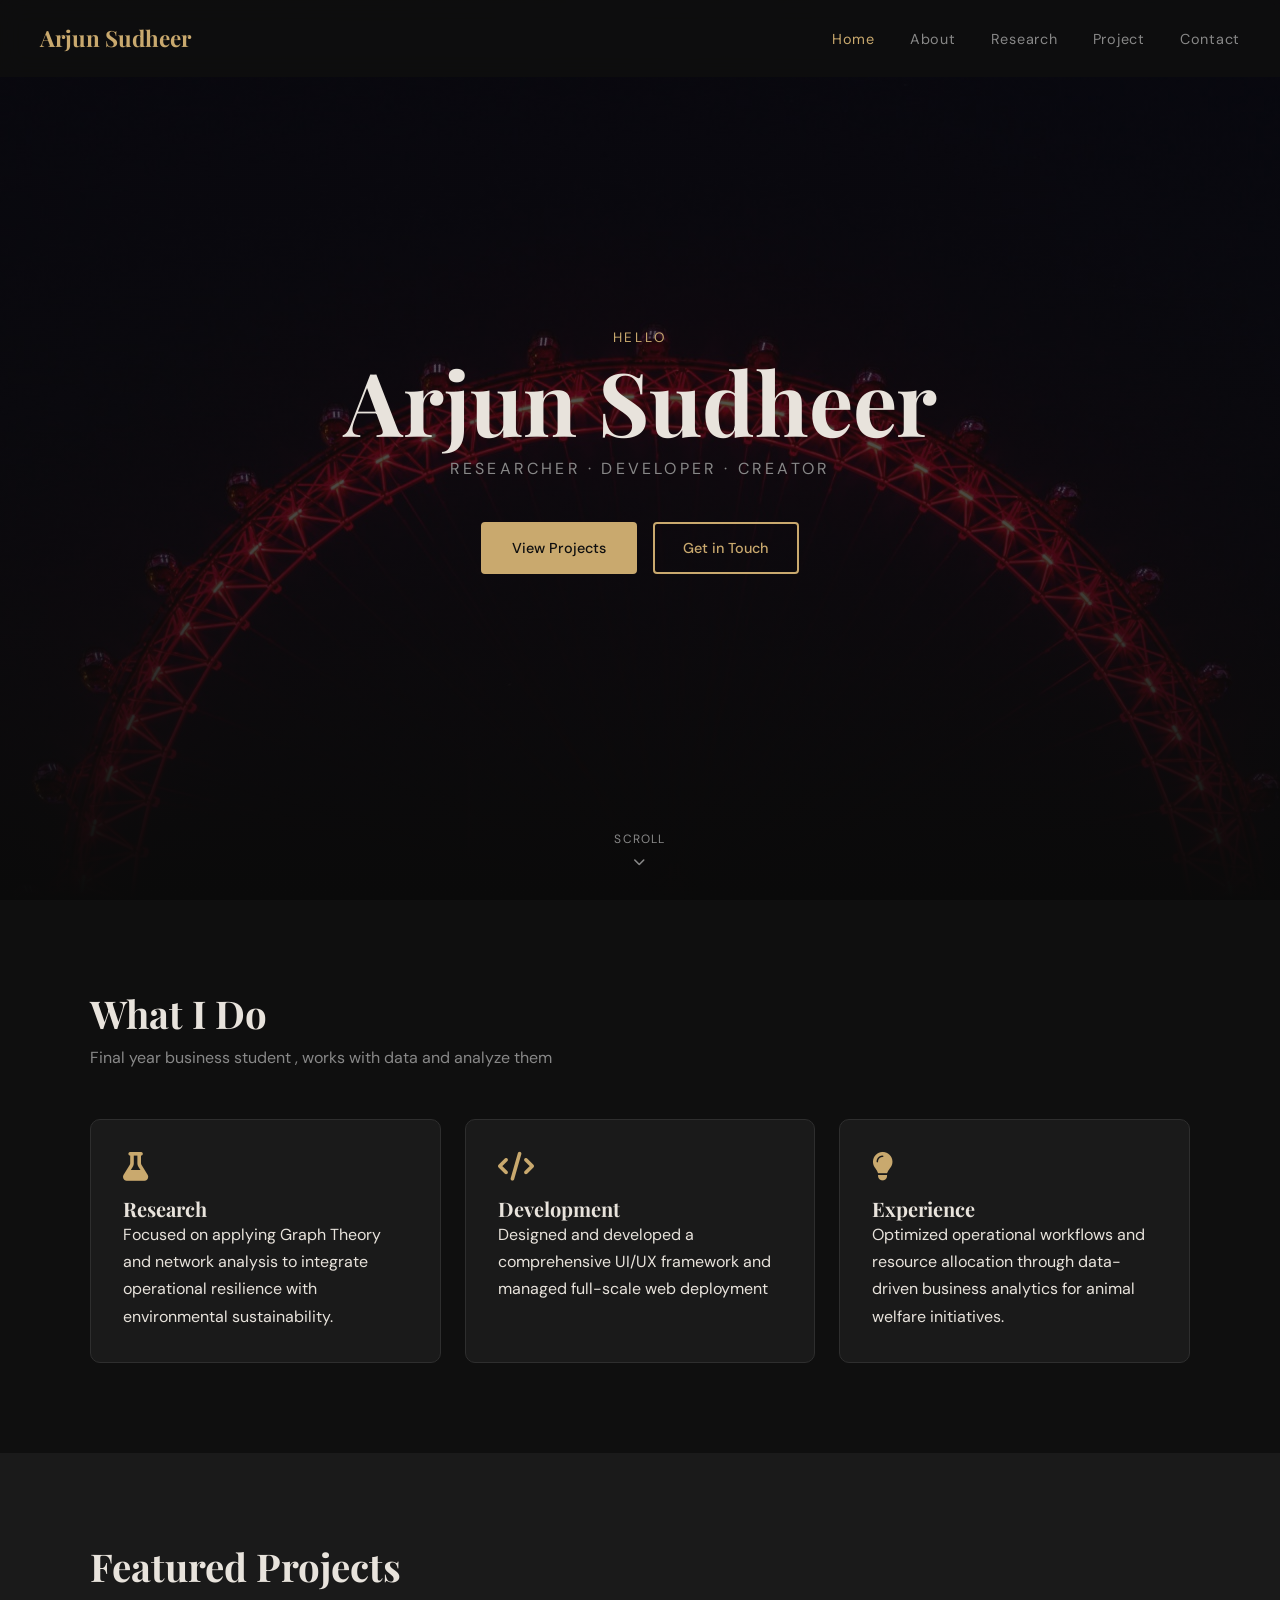
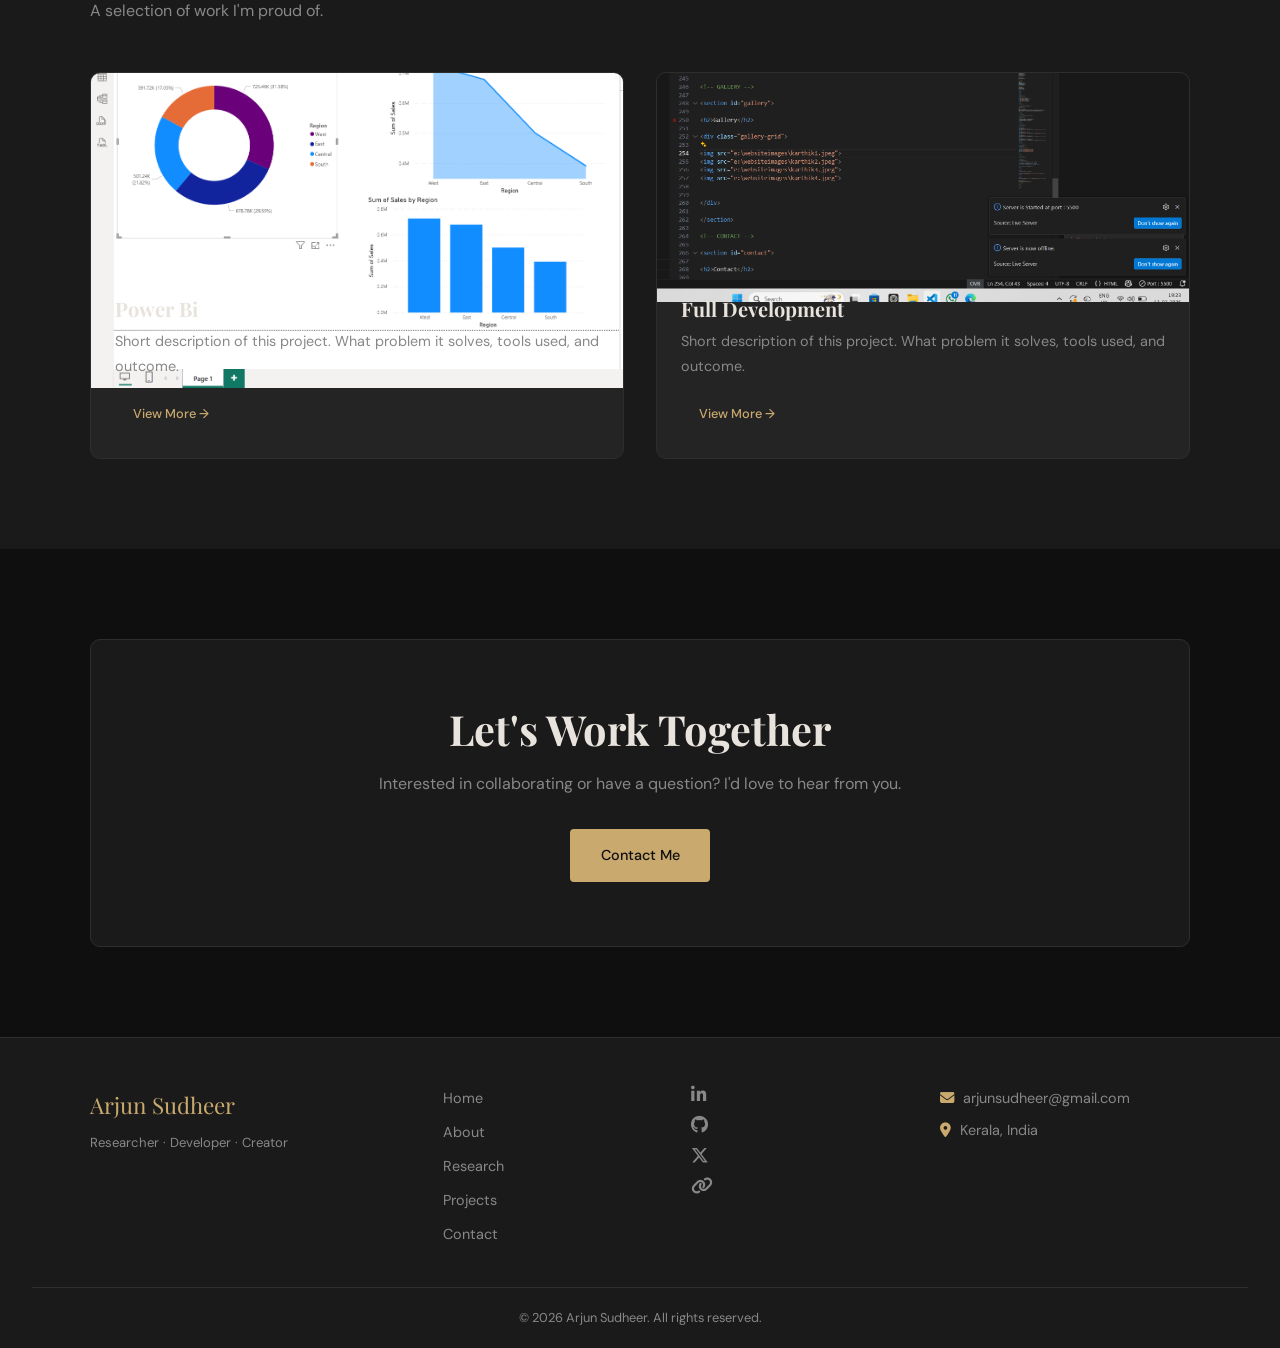
==== index.html @ 87db0b81 "folder structure changed" ====
<!DOCTYPE html>
<html lang="en">
<head>
  <meta charset="UTF-8" />
  <meta name="viewport" content="width=device-width, initial-scale=1.0"/>
  <title>Portfolio | Home</title>
  <link rel="stylesheet" href="css/style.css" />
  <link rel="stylesheet" href="css/home.css" />
  <link href="https://fonts.googleapis.com/css2?family=Playfair+Display:wght@400;700&family=DM+Sans:wght@300;400;500&display=swap" rel="stylesheet"/>
  <link rel="stylesheet" href="https://cdnjs.cloudflare.com/ajax/libs/font-awesome/6.5.0/css/all.min.css"/>
</head>
<body>

  <!-- NAV -->
  <nav class="navbar" id="navbar">
    <div class="nav-logo">Arjun Sudheer</div>
    <ul class="nav-links">
      <li><a href="index.html" class="active">Home</a></li>
      <li><a href="about.html">About</a></li>
      <li><a href="research.html">Research</a></li>
      <li><a href="projects.html">Project</a></li>
      <li><a href="contact.html">Contact</a></li>
    </ul>
    <div class="hamburger" id="hamburger">
      <span></span><span></span><span></span>
    </div>
  </nav>

  <!-- SECTION 1: HERO -->
  <section class="hero section" id="hero">
    <div class="hero-bg">
      <!-- Replace 'images/hero-bg.jpg' with your own background image -->
      <img src="images/ferrybg.jpeg" alt="Background" class="hero-img" />
      <div class="hero-overlay"></div>
    </div>
    <div class="hero-content">
      <p class="hero-sub">Hello</p>
      <h1 class="hero-title">Arjun  Sudheer</h1>
      <p class="hero-role">Researcher · Developer · Creator</p>
      <div class="hero-btns">
        <a href="projects.html" class="btn btn-primary">View Projects</a>
        <a href="contact.html" class="btn btn-outline">Get in Touch</a>
      </div>
    </div>
    <div class="scroll-hint">
      <span>Scroll</span>
      <i class="fa fa-chevron-down"></i>
    </div>
  </section>

  <!-- SECTION 2: WHAT I DO -->
  <section class="section home-services" id="services">
    <div class="container">
      <h2 class="section-title">What I Do</h2>
      <p class="section-subtitle">Final year business student , works with data and analyze them </p>
      <div class="cards-grid">
        <div class="card">
          <i class="fa fa-flask card-icon"></i>
          <h3>Research</h3>
          <p>Focused on applying Graph Theory and network analysis to integrate operational 
            resilience with environmental sustainability.</p>
        </div>
        <div class="card">
          <i class="fa fa-code card-icon"></i>
          <h3>Development</h3>
          <p>Designed and developed a comprehensive UI/UX 
            framework and managed full-scale web deployment</p>
        </div>
        <div class="card">
          <i class="fa fa-lightbulb card-icon"></i>
          <h3>Experience</h3>
          <p>Optimized operational workflows and resource allocation through data-driven business analytics for animal welfare initiatives.</p>
        </div>
      </div>
    </div>
  </section>

  <!-- SECTION 3: FEATURED PROJECTS -->
  <section class="section home-featured" id="featured">
    <div class="container">
      <h2 class="section-title">Featured Projects</h2>
      <p class="section-subtitle">A selection of work I'm proud of.</p>
      <div class="featured-grid">
        <div class="featured-card">
          <div class="featured-img-placeholder"><img src="images/powerbi1.png" alt=""></div>
          <div class="featured-info">
            <h3>Power Bi </h3>
            <p>Short description of this project. What problem it solves, tools used, and outcome.</p>
            <a href="projects.html" class="btn btn-small">View More →</a>
          </div>
        </div>
        <div class="featured-card"> 
          <div class="featured-img-placeholder"><img src="images/fullstackcode.png" alt=""></div>
          <div class="featured-info">
            <h3>Full Development</h3>
            <p>Short description of this project. What problem it solves, tools used, and outcome.</p>
            <a href="projects.html" class="btn btn-small">View More →</a>
          </div>
        </div>
      </div>
    </div>
  </section>

  <!-- SECTION 4: CALL TO ACTION -->
  <section class="section home-cta" id="cta">
    <div class="container cta-box">
      <h2>Let's Work Together</h2>
      <p>Interested in collaborating or have a question? I'd love to hear from you.</p>
      <a href="contact.html" class="btn btn-primary">Contact Me</a>
    </div>
  </section>

  <!-- FOOTER -->
  <footer class="footer">
    <div class="footer-inner">
      <div class="footer-brand">
        <span class="footer-logo">Arjun Sudheer</span>
        <p class="footer-tagline">Researcher · Developer · Creator</p>
      </div>
      <div class="footer-links">
        <a href="index.html">Home</a>
        <a href="about.html">About</a>
        <a href="research.html">Research</a>
        <a href="projects.html">Projects</a>
        <a href="contact.html">Contact</a>
      </div>
      <div class="footer-social">
        <a href="https://linkedin.com/in/yourprofile" target="_blank" title="LinkedIn">
          <i class="fab fa-linkedin-in"></i>
        </a>
        <a href="https://github.com/yourusername" target="_blank" title="GitHub">
          <i class="fab fa-github"></i>
        </a>
        <!-- Add more social links below -->
        <a href="#" title="Twitter / X">
          <i class="fab fa-x-twitter"></i>
        </a>
        <a href="#" title="Your Other Platform">
          <i class="fas fa-link"></i>
        </a>
      </div>
      <div class="footer-contact-info">
        <p><i class="fas fa-envelope"></i>arjunsudheer@gmail.com</p>
        <p><i class="fas fa-map-marker-alt"></i>Kerala, India</p>
      </div>
    </div>
    <div class="footer-bottom">
      <p>&copy; 2026 Arjun Sudheer. All rights reserved.</p>
    </div>
  </footer>

  <script src="js/main.js"></script>
</body>
</html>
---- css/style.css ----
/* ============================================
   GLOBAL STYLES — style.css
   ============================================ */

/* ---------- CSS Variables ---------- */
:root {
  --color-bg: #0f0f0f;
  --color-surface: #1a1a1a;
  --color-surface-2: #242424;
  --color-border: #2e2e2e;
  --color-text: #e8e3dc;
  --color-text-muted: #888;
  --color-accent: #c9a96e;        /* warm gold */
  --color-accent-hover: #e0c080;
  --color-accent-dark: #8a6f3f;

  --font-display: 'Playfair Display', Georgia, serif;
  --font-body: 'DM Sans', sans-serif;

  --radius: 10px;
  --transition: 0.3s ease;
  --max-width: 1100px;
}

/* ---------- Reset & Base ---------- */
*, *::before, *::after { box-sizing: border-box; margin: 0; padding: 0; }

html { scroll-behavior: smooth; }

body {
  background: var(--color-bg);
  color: var(--color-text);
  font-family: var(--font-body);
  font-size: 1rem;
  line-height: 1.7;
  -webkit-font-smoothing: antialiased;
}

img { max-width: 100%; display: block; }
a { color: var(--color-accent); text-decoration: none; transition: color var(--transition); }
a:hover { color: var(--color-accent-hover); }

/* ---------- Section Layout ---------- */
.section {
  padding: 90px 24px;
}

.container {
  max-width: var(--max-width);
  margin: 0 auto;
  width: 100%;
}

/* ---------- Typography ---------- */
h1, h2, h3, h4 {
  font-family: var(--font-display);
  line-height: 1.2;
}

h1 { font-size: clamp(2.2rem, 5vw, 3.8rem); }
h2 { font-size: clamp(1.8rem, 3.5vw, 2.6rem); }
h3 { font-size: 1.25rem; }

.section-title {
  font-family: var(--font-display);
  font-size: clamp(1.8rem, 3vw, 2.4rem);
  margin-bottom: 0.5rem;
  color: var(--color-text);
}

.section-subtitle {
  color: var(--color-text-muted);
  max-width: 600px;
  margin-bottom: 3rem;
}

.hero-sub {
  font-size: 0.85rem;
  letter-spacing: 0.2em;
  text-transform: uppercase;
  color: var(--color-accent);
  margin-bottom: 0.5rem;
}

.accent { color: var(--color-accent); }

/* ---------- Buttons ---------- */
.btn {
  display: inline-block;
  padding: 0.75rem 1.8rem;
  border-radius: 4px;
  font-family: var(--font-body);
  font-size: 0.9rem;
  font-weight: 500;
  cursor: pointer;
  transition: all var(--transition);
  border: 2px solid transparent;
}

.btn-primary {
  background: var(--color-accent);
  color: #0f0f0f;
  border-color: var(--color-accent);
}
.btn-primary:hover {
  background: var(--color-accent-hover);
  border-color: var(--color-accent-hover);
  color: #0f0f0f;
}

.btn-outline {
  background: transparent;
  color: var(--color-accent);
  border-color: var(--color-accent);
}
.btn-outline:hover {
  background: var(--color-accent);
  color: #0f0f0f;
}

.btn-small {
  padding: 0.45rem 1rem;
  font-size: 0.8rem;
}

.btn-full { width: 100%; text-align: center; }

/* ---------- Cards ---------- */
.cards-grid {
  display: grid;
  grid-template-columns: repeat(auto-fit, minmax(250px, 1fr));
  gap: 1.5rem;
}

.card {
  background: var(--color-surface);
  border: 1px solid var(--color-border);
  border-radius: var(--radius);
  padding: 2rem;
  transition: transform var(--transition), border-color var(--transition);
}
.card:hover {
  transform: translateY(-4px);
  border-color: var(--color-accent);
}

.card-icon {
  font-size: 1.8rem;
  color: var(--color-accent);
  margin-bottom: 1rem;
}

/* ---------- Page Header (inner pages) ---------- */
.page-header {
  padding-top: 140px;
  padding-bottom: 60px;
  border-bottom: 1px solid var(--color-border);
}

/* ---------- CTA Box ---------- */
.cta-box {
  text-align: center;
  background: var(--color-surface);
  border: 1px solid var(--color-border);
  border-radius: var(--radius);
  padding: 4rem 2rem;
}
.cta-box h2 { margin-bottom: 1rem; }
.cta-box p { color: var(--color-text-muted); margin-bottom: 2rem; }

/* ============================================
   NAVBAR
   ============================================ */
.navbar {
  position: fixed;
  top: 0; left: 0;
  width: 100%;
  z-index: 999;
  display: flex;
  align-items: center;
  justify-content: space-between;
  padding: 1.2rem 2.5rem;
  background: rgba(15, 15, 15, 0.85);
  backdrop-filter: blur(12px);
  border-bottom: 1px solid transparent;
  transition: border-color 0.3s, padding 0.3s;
}
.navbar.scrolled {
  border-bottom-color: var(--color-border);
  padding: 0.9rem 2.5rem;
}

.nav-logo {
  font-family: var(--font-display);
  font-size: 1.4rem;
  color: var(--color-accent);
  font-weight: 700;
}

.nav-links {
  list-style: none;
  display: flex;
  gap: 2.2rem;
}
.nav-links a {
  font-size: 0.9rem;
  letter-spacing: 0.05em;
  color: var(--color-text-muted);
  font-weight: 400;
  transition: color var(--transition);
}
.nav-links a:hover,
.nav-links a.active {
  color: var(--color-accent);
}

.hamburger {
  display: none;
  flex-direction: column;
  gap: 5px;
  cursor: pointer;
}
.hamburger span {
  display: block;
  width: 24px;
  height: 2px;
  background: var(--color-text);
  border-radius: 2px;
  transition: all 0.3s;
}

/* ============================================
   FOOTER
   ============================================ */
.footer {
  background: var(--color-surface);
  border-top: 1px solid var(--color-border);
  padding: 3rem 2rem 0;
  color: var(--color-text-muted);
  font-size: 0.9rem;
}

.footer-inner {
  max-width: var(--max-width);
  margin: 0 auto;
  display: grid;
  grid-template-columns: 1.5fr 1fr 1fr 1.2fr;
  gap: 2.5rem;
  padding-bottom: 2.5rem;
}

.footer-logo {
  font-family: var(--font-display);
  font-size: 1.4rem;
  color: var(--color-accent);
  display: block;
  margin-bottom: 0.5rem;
}

.footer-tagline { font-size: 0.82rem; }

.footer-links {
  display: flex;
  flex-direction: column;
  gap: 0.6rem;
}
.footer-links a {
  color: var(--color-text-muted);
  transition: color var(--transition);
}
.footer-links a:hover { color: var(--color-accent); }

.footer-social {
  display: flex;
  flex-direction: column;
  gap: 0.8rem;
}
.footer-social a {
  display: flex;
  align-items: center;
  gap: 0.6rem;
  color: var(--color-text-muted);
  font-size: 1.1rem;
  transition: color var(--transition);
}
.footer-social a:hover { color: var(--color-accent); }

.footer-contact-info p {
  display: flex;
  align-items: center;
  gap: 0.6rem;
  margin-bottom: 0.5rem;
}
.footer-contact-info i { color: var(--color-accent); }

.footer-bottom {
  border-top: 1px solid var(--color-border);
  text-align: center;
  padding: 1.2rem 0;
  font-size: 0.8rem;
}

/* ============================================
   SCROLL-REVEAL ANIMATION
   ============================================ */
.reveal {
  opacity: 0;
  transform: translateY(30px);
  transition: opacity 0.7s ease, transform 0.7s ease;
}
.reveal.visible {
  opacity: 1;
  transform: translateY(0);
}

/* ============================================
   RESPONSIVE
   ============================================ */
@media (max-width: 900px) {
  .footer-inner {
    grid-template-columns: 1fr 1fr;
  }
}

@media (max-width: 650px) {
  .nav-links {
    display: none;
    position: absolute;
    top: 100%; left: 0;
    width: 100%;
    flex-direction: column;
    background: var(--color-surface);
    padding: 1.5rem 2rem;
    gap: 1.2rem;
    border-bottom: 1px solid var(--color-border);
  }
  .nav-links.open { display: flex; }
  .hamburger { display: flex; }

  .footer-inner {
    grid-template-columns: 1fr;
  }

  .section { padding: 60px 16px; }
}
---- css/home.css ----
/* ============================================
   HOME PAGE — home.css
   ============================================ */

/* HERO */
.hero {
  position: relative;
  min-height: 100vh;
  display: flex;
  align-items: center;
  justify-content: center;
  text-align: center;
  overflow: hidden;
  padding: 0 24px;
}

.hero-bg {
  position: absolute;
  inset: 0;
  z-index: 0;
}

.hero-img {
  width: 100%;
  height: 100%;
  object-fit: cover;
  /* Remove the line below if you have a real image */
  background: #1a1a1a;
}

.hero-overlay {
  position: absolute;
  inset: 0;
  background: linear-gradient(
    to bottom,
    rgba(10, 10, 10, 0.6) 0%,
    rgba(10, 10, 10, 0.75) 60%,
    rgba(10, 10, 10, 1) 100%
  );
}

.hero-content {
  position: relative;
  z-index: 1;
  max-width: 720px;
}

.hero-title {
  font-size: clamp(3rem, 7vw, 5.5rem);
  line-height: 1;
  margin-bottom: 0.6rem;
  color: var(--color-text);
}

.hero-role {
  font-size: 1rem;
  letter-spacing: 0.2em;
  text-transform: uppercase;
  color: var(--color-text-muted);
  margin-bottom: 2.5rem;
}

.hero-btns {
  display: flex;
  gap: 1rem;
  justify-content: center;
  flex-wrap: wrap;
}

/* Scroll hint */
.scroll-hint {
  position: absolute;
  bottom: 2rem;
  left: 50%;
  transform: translateX(-50%);
  z-index: 1;
  display: flex;
  flex-direction: column;
  align-items: center;
  gap: 0.4rem;
  color: var(--color-text-muted);
  font-size: 0.75rem;
  letter-spacing: 0.1em;
  text-transform: uppercase;
  animation: bounce 2s infinite;
}

@keyframes bounce {
  0%, 100% { transform: translateX(-50%) translateY(0); }
  50% { transform: translateX(-50%) translateY(8px); }
}

/* SERVICES SECTION */
.home-services {
  background: var(--color-bg);
}

/* FEATURED PROJECTS */
.home-featured { background: var(--color-surface); }

.featured-grid {
  display: grid;
  grid-template-columns: repeat(auto-fit, minmax(300px, 1fr));
  gap: 2rem;
}

.featured-card {
  background: var(--color-surface-2);
  border: 1px solid var(--color-border);
  border-radius: var(--radius);
  overflow: hidden;
  transition: transform var(--transition), border-color var(--transition);
}
.featured-card:hover {
  transform: translateY(-5px);
  border-color: var(--color-accent);
}

.featured-img-placeholder {
  height: 200px;
  background: var(--color-border);
  display: flex;
  align-items: center;
  justify-content: center;
  color: var(--color-text-muted);
  font-size: 0.85rem;
  /* Replace with real image:
     background: url('images/project.jpg') center/cover no-repeat;
  */
}

.featured-info {
  padding: 1.5rem;
}
.featured-info h3 { margin-bottom: 0.5rem; }
.featured-info p { color: var(--color-text-muted); margin-bottom: 1rem; font-size: 0.9rem; }

/* CTA */
.home-cta { background: var(--color-bg); }

@media (max-width: 600px) {
  .hero-btns { flex-direction: column; align-items: center; }
}
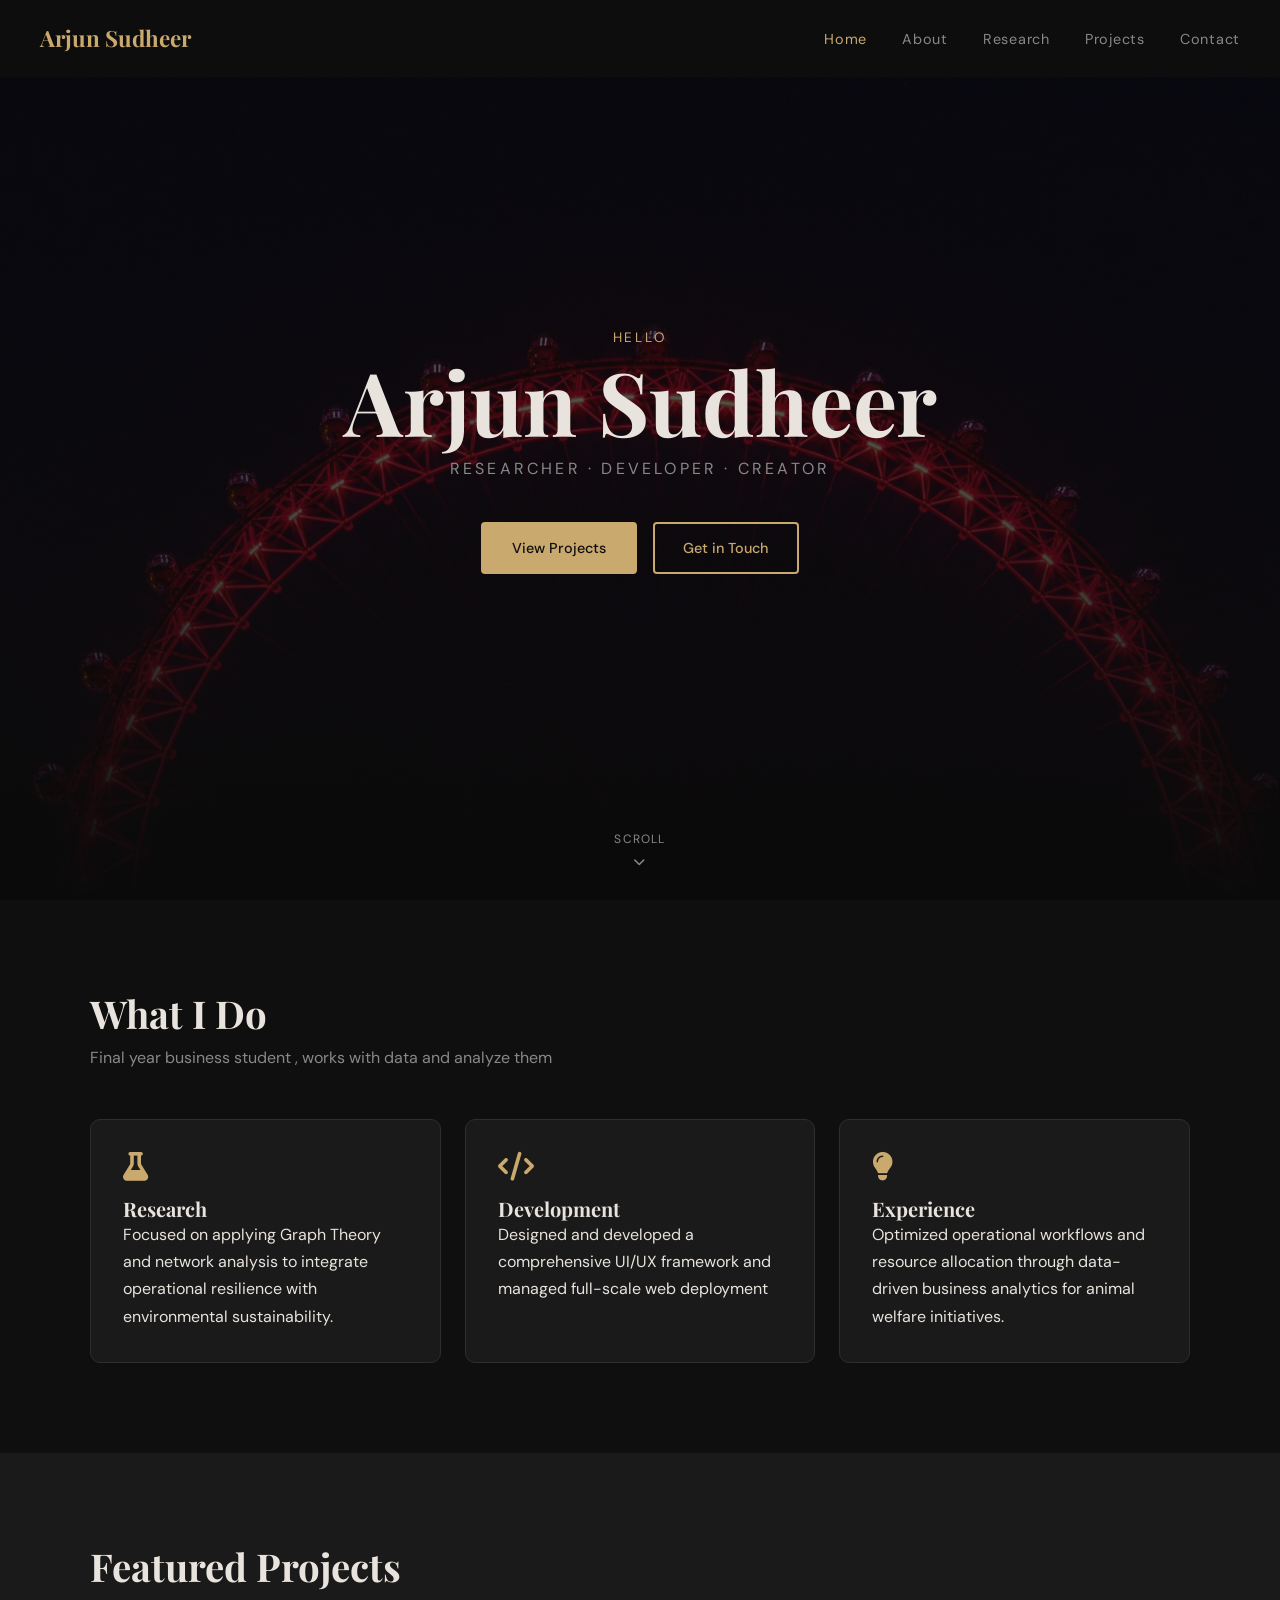
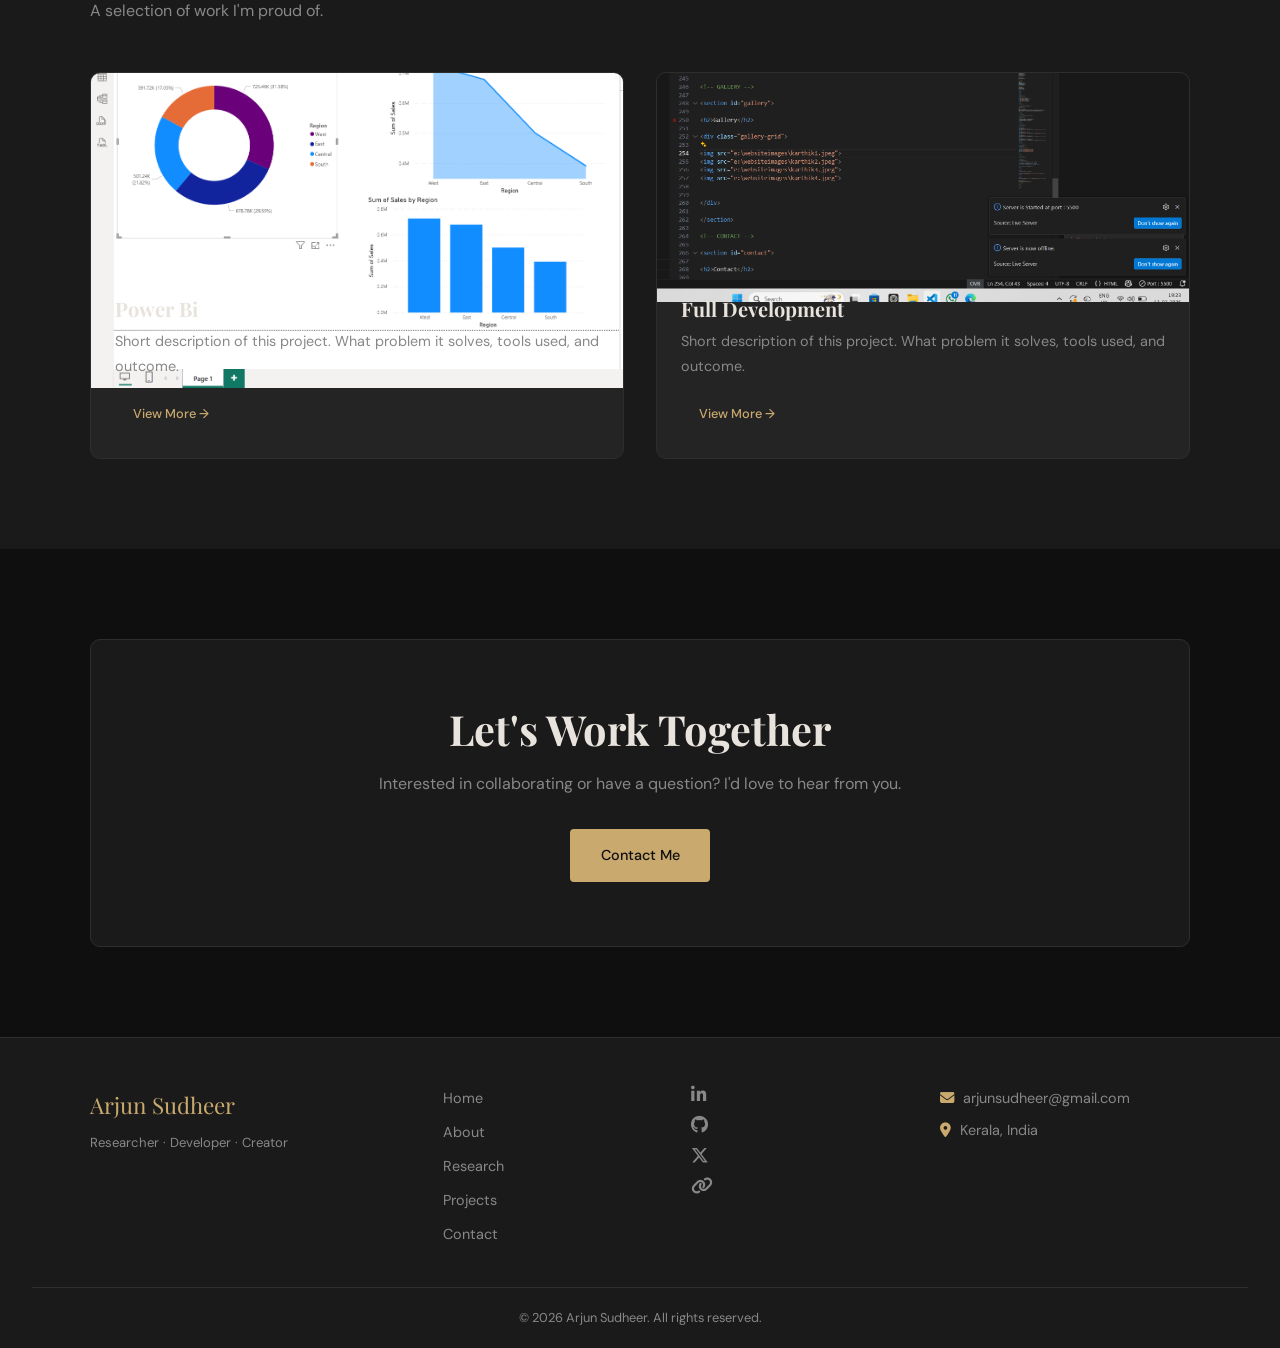
==== commit 4b9592fb: "added new pages" ====
--- a/index.html
+++ b/index.html
@@ -18,7 +18,7 @@
       <li><a href="index.html" class="active">Home</a></li>
       <li><a href="about.html">About</a></li>
       <li><a href="research.html">Research</a></li>
-      <li><a href="projects.html">Project</a></li>
+      <li><a href="projects.html">Projects</a></li>
       <li><a href="contact.html">Contact</a></li>
     </ul>
     <div class="hamburger" id="hamburger">
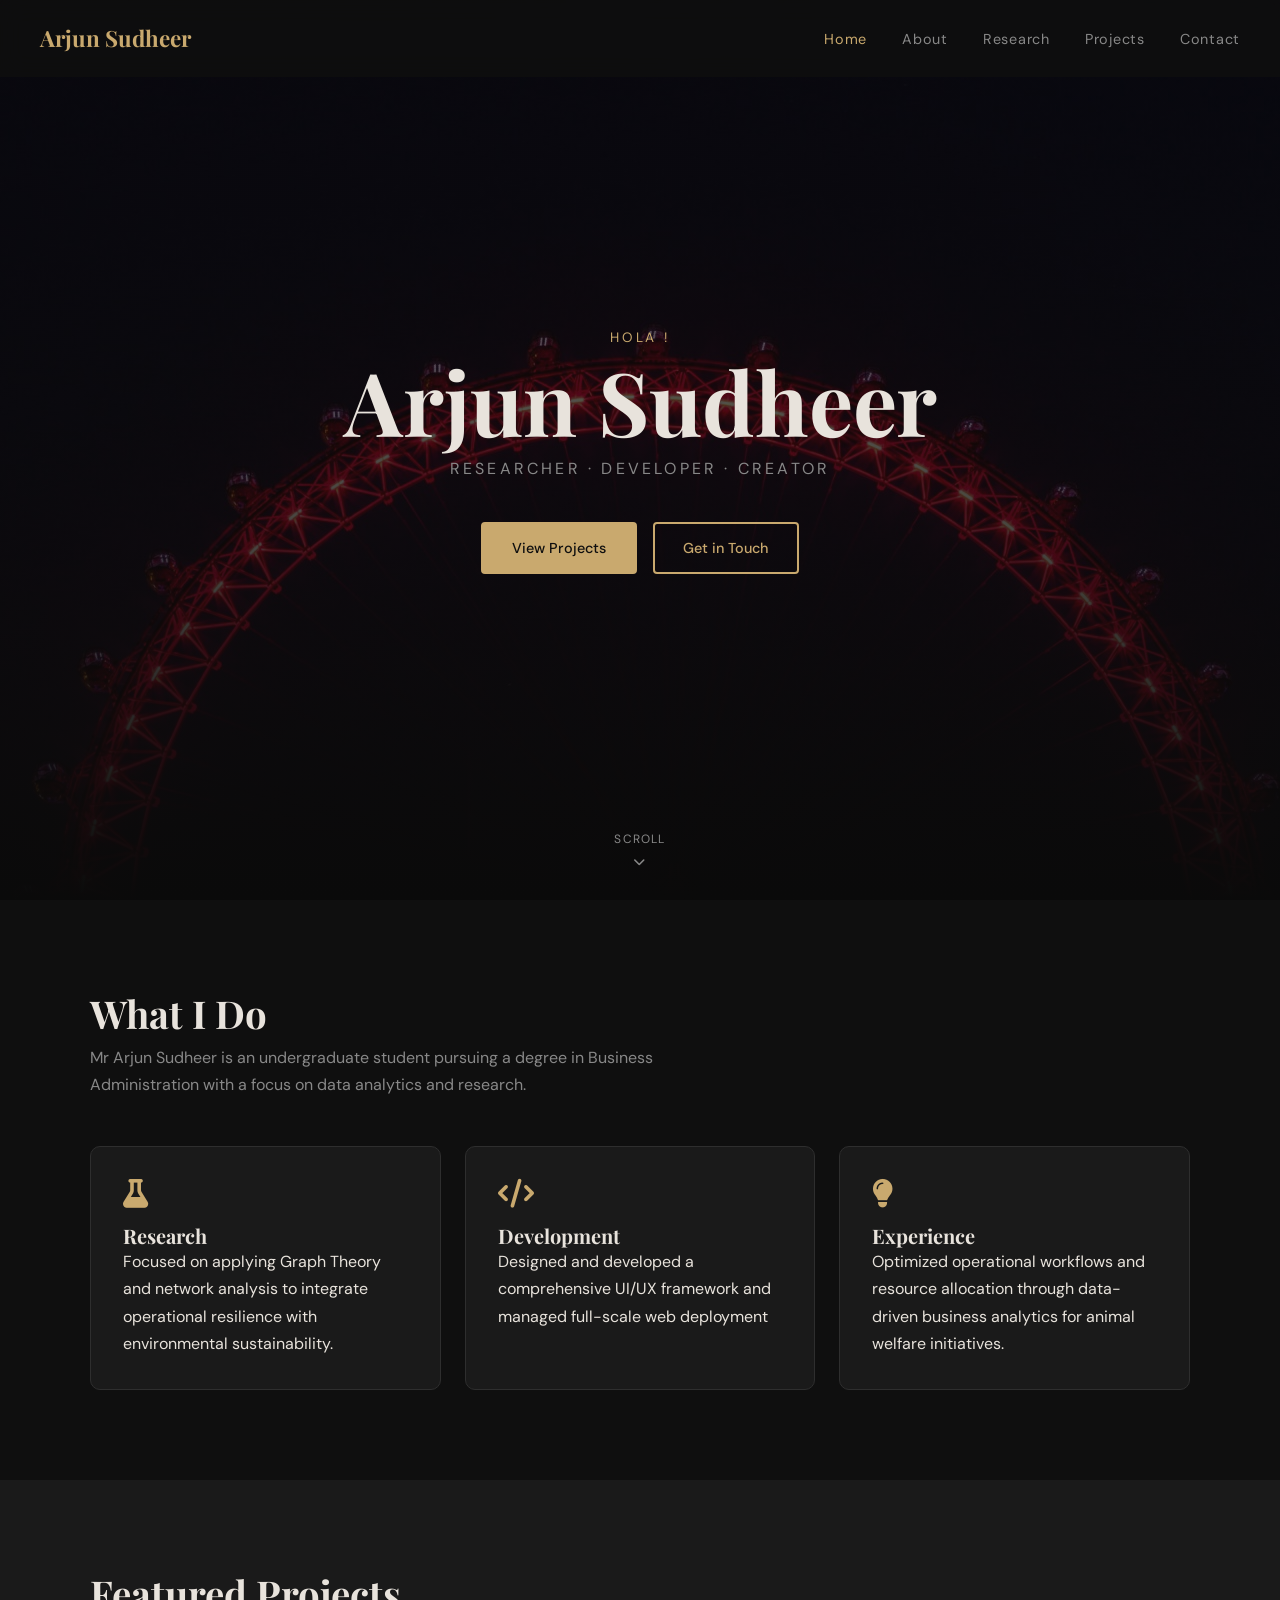
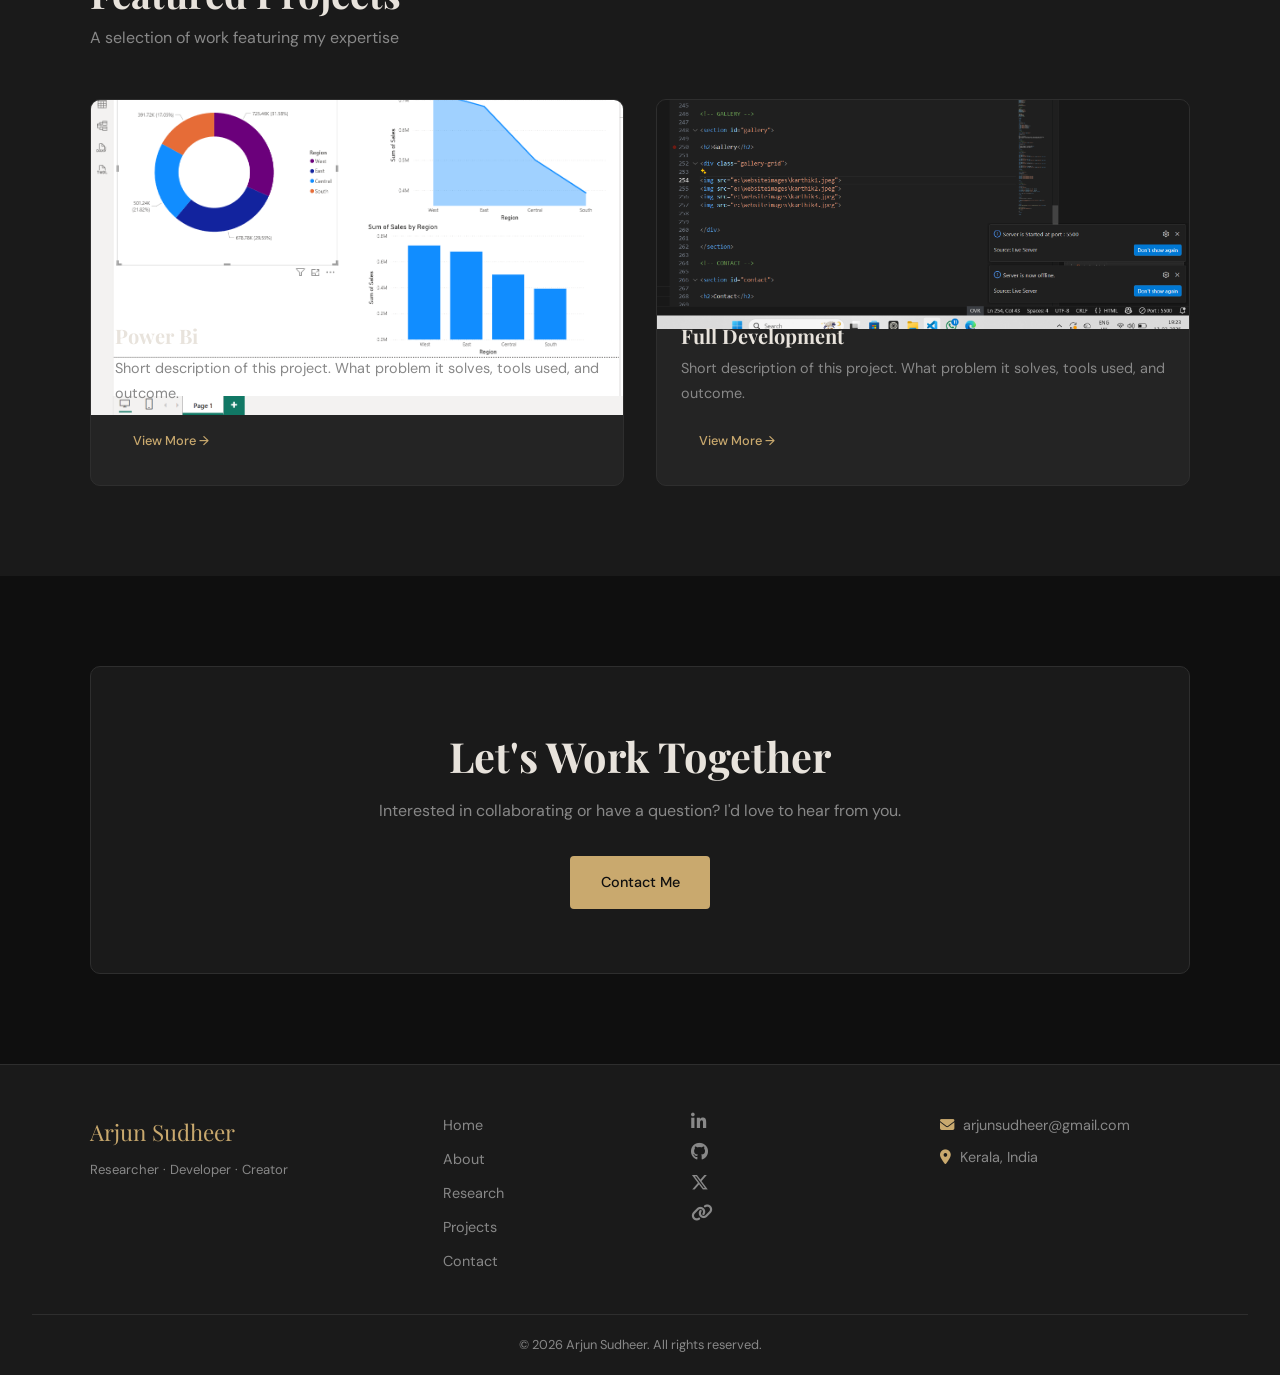
==== commit d6548304: "Updated Class hero content to hola and section subtite for brieft introduction and updated project p" ====
--- a/index.html
+++ b/index.html
@@ -34,7 +34,7 @@
       <div class="hero-overlay"></div>
     </div>
     <div class="hero-content">
-      <p class="hero-sub">Hello</p>
+      <p class="hero-sub">Hola !</p>
       <h1 class="hero-title">Arjun  Sudheer</h1>
       <p class="hero-role">Researcher · Developer · Creator</p>
       <div class="hero-btns">
@@ -52,7 +52,7 @@
   <section class="section home-services" id="services">
     <div class="container">
       <h2 class="section-title">What I Do</h2>
-      <p class="section-subtitle">Final year business student , works with data and analyze them </p>
+      <p class="section-subtitle">Mr Arjun Sudheer is an undergraduate student pursuing a degree in Business Administration with a focus on data analytics and research.</p>
       <div class="cards-grid">
         <div class="card">
           <i class="fa fa-flask card-icon"></i>
@@ -79,7 +79,7 @@
   <section class="section home-featured" id="featured">
     <div class="container">
       <h2 class="section-title">Featured Projects</h2>
-      <p class="section-subtitle">A selection of work I'm proud of.</p>
+      <p class="section-subtitle">A selection of work featuring my expertise</p>
       <div class="featured-grid">
         <div class="featured-card">
           <div class="featured-img-placeholder"><img src="images/powerbi1.png" alt=""></div>
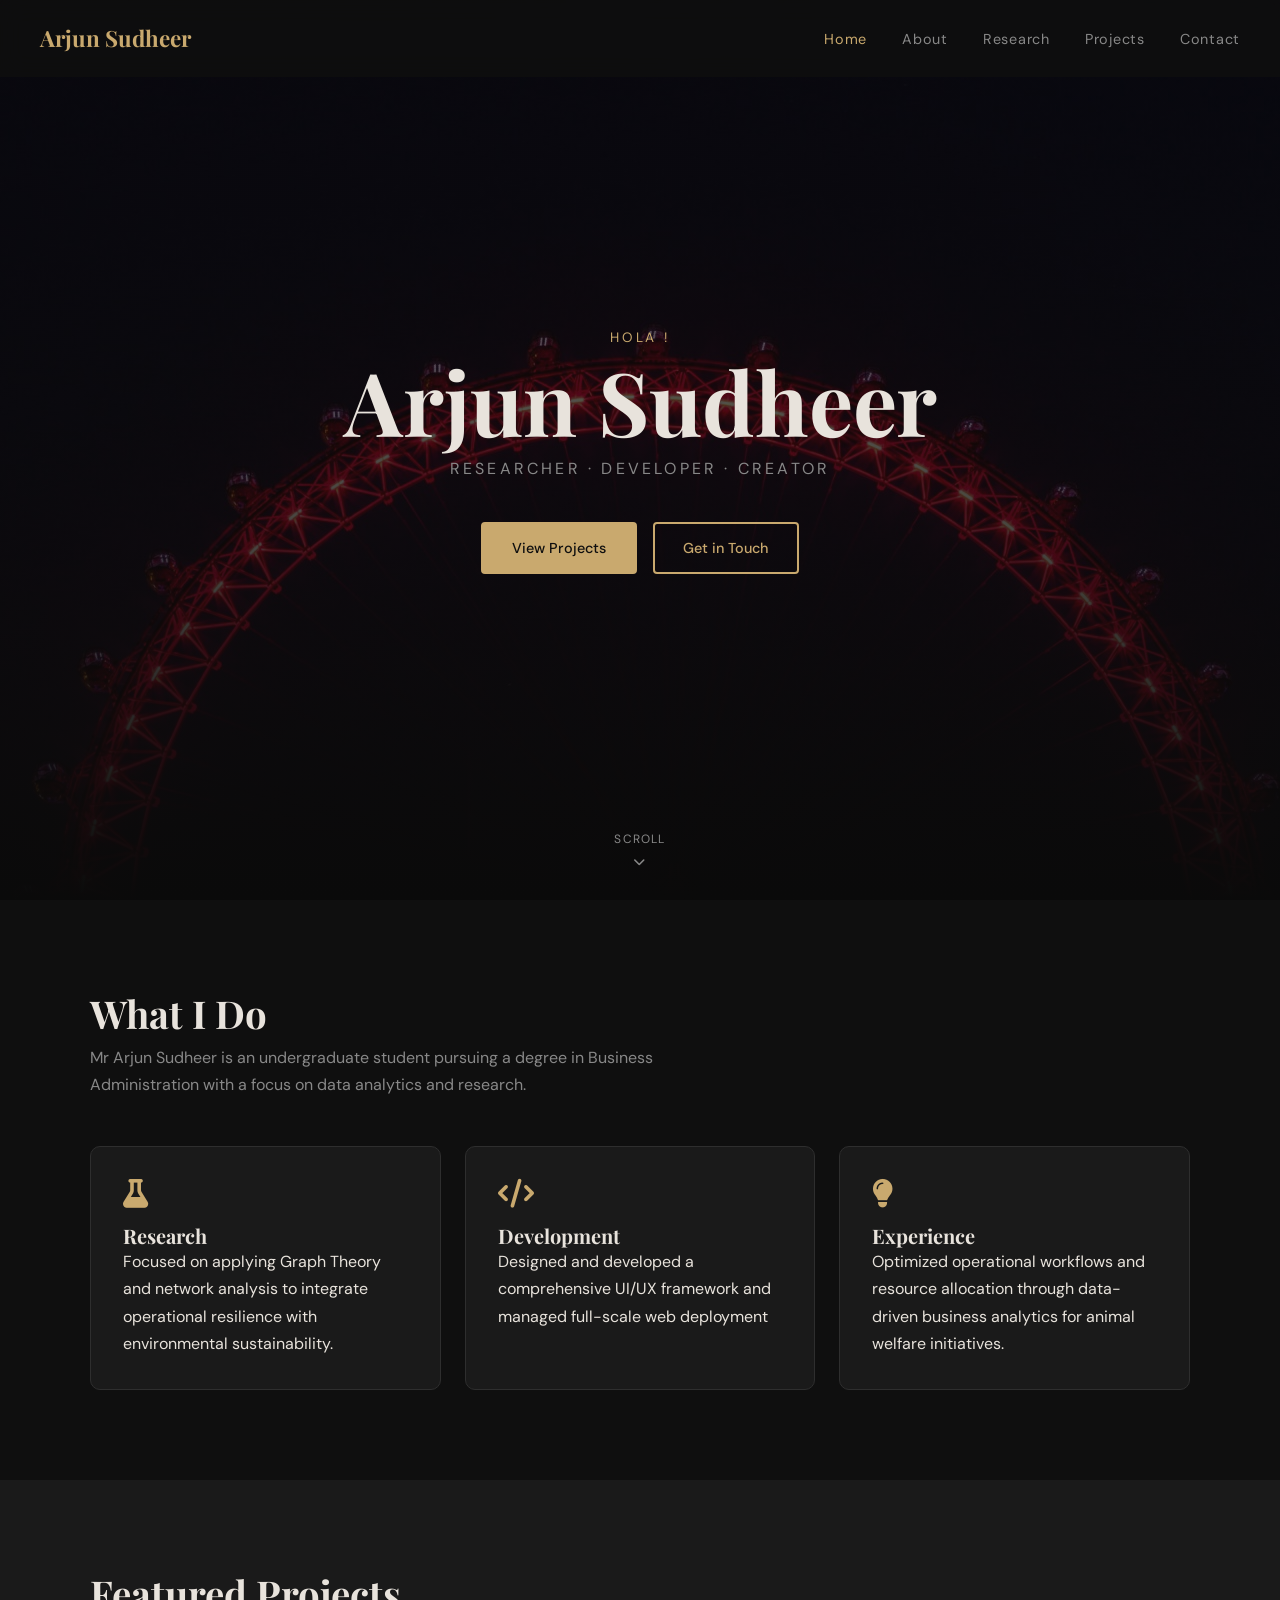
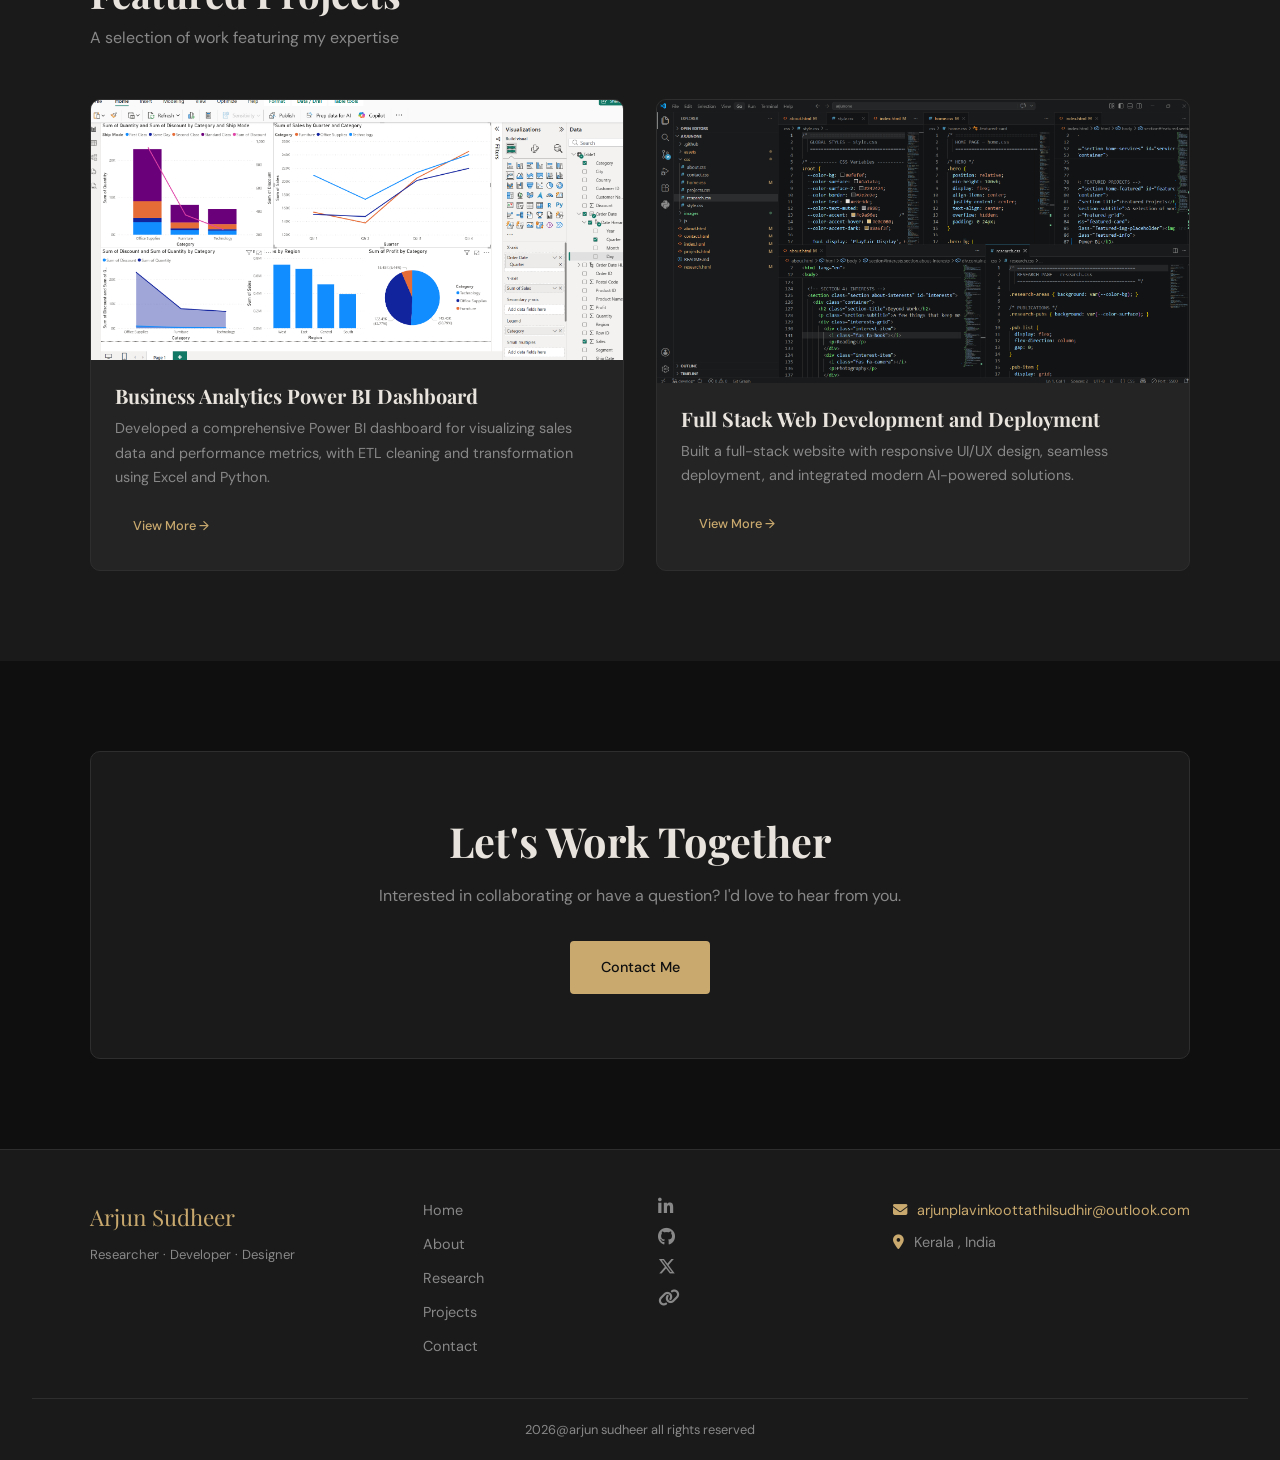
==== commit ba8c19b8: "updated LInk , contact page and completed the project html with extra photos, added dribble link, at" ====
--- a/index.html
+++ b/index.html
@@ -39,7 +39,7 @@
       <p class="hero-role">Researcher · Developer · Creator</p>
       <div class="hero-btns">
         <a href="projects.html" class="btn btn-primary">View Projects</a>
-        <a href="contact.html" class="btn btn-outline">Get in Touch</a>
+        <a href="mailto:arjunplavinkoottathilsudhir@outlook.com" class="btn btn-outline">Get in Touch</a>
       </div>
     </div>
     <div class="scroll-hint">
@@ -82,18 +82,18 @@
       <p class="section-subtitle">A selection of work featuring my expertise</p>
       <div class="featured-grid">
         <div class="featured-card">
-          <div class="featured-img-placeholder"><img src="images/powerbi1.png" alt=""></div>
+          <div class="featured-img-placeholder"><img src="images/Powerbi2.png" alt="Business Analytics Power BI Dashboard"></div>
           <div class="featured-info">
-            <h3>Power Bi </h3>
-            <p>Short description of this project. What problem it solves, tools used, and outcome.</p>
+            <h3>Business Analytics Power BI Dashboard</h3>
+            <p>Developed a comprehensive Power BI dashboard for visualizing sales data and performance metrics, with ETL cleaning and transformation using Excel and Python.</p>
             <a href="projects.html" class="btn btn-small">View More →</a>
           </div>
         </div>
         <div class="featured-card"> 
-          <div class="featured-img-placeholder"><img src="images/fullstackcode.png" alt=""></div>
+          <div class="featured-img-placeholder"><img src="images/coding.png" alt="Full Stack Web Development and Deployment"></div>
           <div class="featured-info">
-            <h3>Full Development</h3>
-            <p>Short description of this project. What problem it solves, tools used, and outcome.</p>
+            <h3>Full Stack Web Development and Deployment</h3>
+            <p>Built a full-stack website with responsive UI/UX design, seamless deployment, and integrated modern AI-powered solutions.</p>
             <a href="projects.html" class="btn btn-small">View More →</a>
           </div>
         </div>
@@ -106,16 +106,16 @@
     <div class="container cta-box">
       <h2>Let's Work Together</h2>
       <p>Interested in collaborating or have a question? I'd love to hear from you.</p>
-      <a href="contact.html" class="btn btn-primary">Contact Me</a>
+      <a href="mailto:arjunplavinkoottathilsudhir@outlook.com" class="btn btn-primary">Contact Me</a>
     </div>
   </section>
 
-  <!-- FOOTER -->
+  <!-- FOOTER (same on all pages) -->
   <footer class="footer">
     <div class="footer-inner">
       <div class="footer-brand">
         <span class="footer-logo">Arjun Sudheer</span>
-        <p class="footer-tagline">Researcher · Developer · Creator</p>
+        <p class="footer-tagline">Researcher · Developer · Designer</p>
       </div>
       <div class="footer-links">
         <a href="index.html">Home</a>
@@ -125,27 +125,18 @@
         <a href="contact.html">Contact</a>
       </div>
       <div class="footer-social">
-        <a href="https://linkedin.com/in/yourprofile" target="_blank" title="LinkedIn">
-          <i class="fab fa-linkedin-in"></i>
-        </a>
-        <a href="https://github.com/yourusername" target="_blank" title="GitHub">
-          <i class="fab fa-github"></i>
-        </a>
-        <!-- Add more social links below -->
-        <a href="#" title="Twitter / X">
-          <i class="fab fa-x-twitter"></i>
-        </a>
-        <a href="#" title="Your Other Platform">
-          <i class="fas fa-link"></i>
-        </a>
+        <a href="https://www.linkedin.com/in/arjun-sudheer/" target="_blank" title="LinkedIn"><i class="fab fa-linkedin-in"></i></a>
+        <a href="https://github.com/oneAjrun" target="_blank" title="GitHub"><i class="fab fa-github"></i></a>
+        <a href="https://x.com/realgalder" title="Twitter / X"><i class="fab fa-x-twitter"></i></a>
+        <a href="https://dribbble.com/onearjun" title="Dribbble"><i class="fas fa-link"></i></a>
       </div>
       <div class="footer-contact-info">
-        <p><i class="fas fa-envelope"></i>arjunsudheer@gmail.com</p>
-        <p><i class="fas fa-map-marker-alt"></i>Kerala, India</p>
+        <p><i class="fas fa-envelope"></i> <a href="mailto:arjunplavinkoottathilsudhir@outlook.com">arjunplavinkoottathilsudhir@outlook.com</a></p>
+        <p><i class="fas fa-map-marker-alt"></i> Kerala , India</p>
       </div>
     </div>
     <div class="footer-bottom">
-      <p>&copy; 2026 Arjun Sudheer. All rights reserved.</p>
+      <p>2026@arjun sudheer all rights reserved</p>
     </div>
   </footer>
 
--- a/css/home.css
+++ b/css/home.css
@@ -116,21 +116,34 @@
   border-color: var(--color-accent);
 }
 
-.featured-img-placeholder {
+..featured-img-placeholder {
   height: 200px;
-  background: var(--color-border);
+  border: 1px solid var(--color-border);
+  background: var(--color-surface-2);
+  box-sizing: border-box;
+  margin: 0;
   display: flex;
   align-items: center;
   justify-content: center;
   color: var(--color-text-muted);
   font-size: 0.85rem;
+  line-height: 0;
   /* Replace with real image:
      background: url('images/project.jpg') center/cover no-repeat;
   */
 }
 
+.featured-img-placeholder img {
+  display: block;
+  width: 100%;
+  height: 100%;
+  object-fit: cover;
+}
+
 .featured-info {
   padding: 1.5rem;
+  margin: 0;
+  box-sizing: border-box;
 }
 .featured-info h3 { margin-bottom: 0.5rem; }
 .featured-info p { color: var(--color-text-muted); margin-bottom: 1rem; font-size: 0.9rem; }
